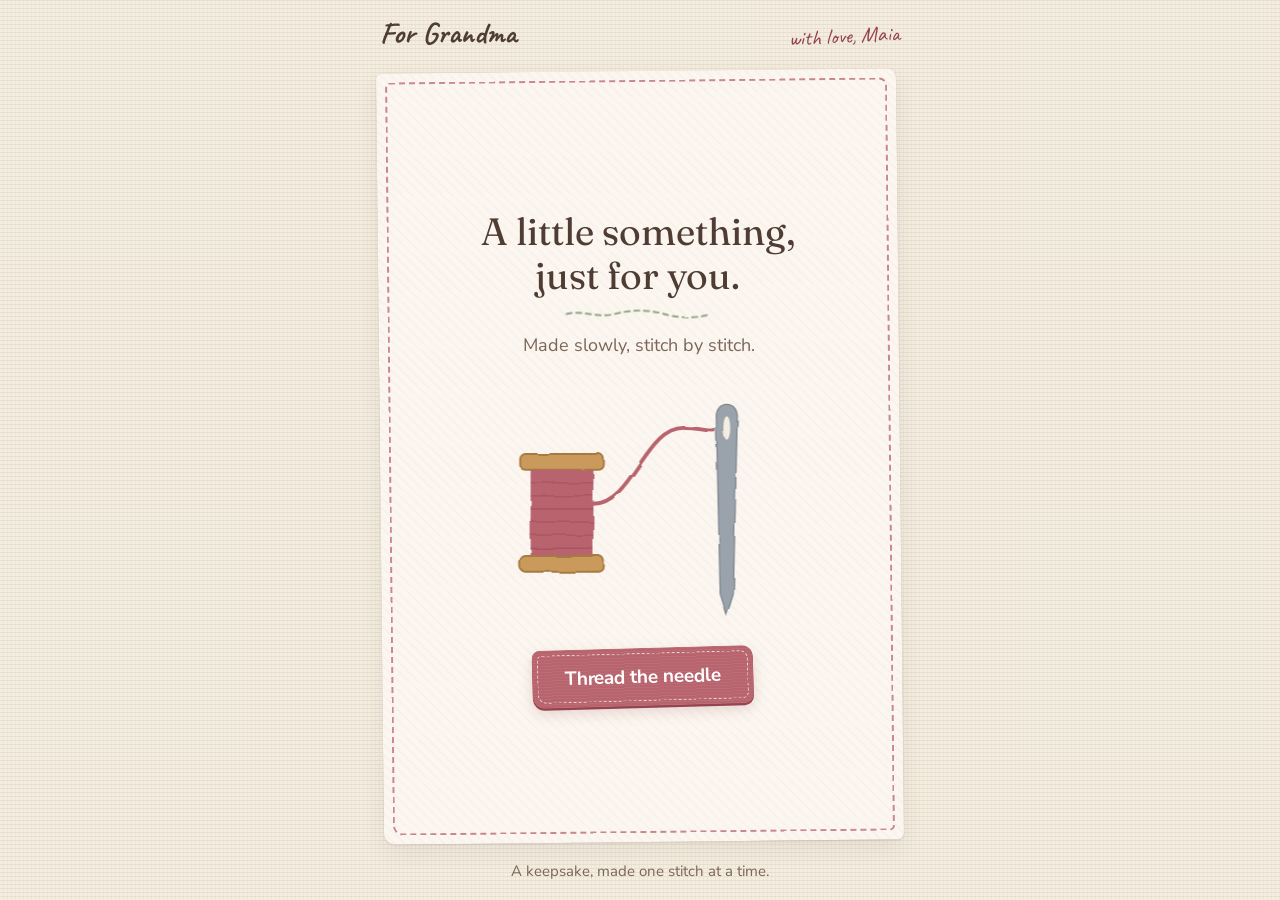
==== grandma/index.html @ 12ecece7 "style(grandma): give the card a handmade, stitched look" ====
<!DOCTYPE html>
<!--
  For Grandma, on her 80th.
  Made with love by Maia.
-->
<html lang="en">
<head>
  <meta charset="UTF-8">
  <meta name="viewport" content="width=device-width, initial-scale=1.0, viewport-fit=cover">
  <title>Happy 80th, Grandma</title>

  <!-- Link preview when texted -->
  <meta property="og:title" content="Happy 80th, Grandma">
  <meta property="og:description" content="A birthday card from Maia">
  <meta property="og:image" content="https://maiakbard.github.io/happy-80/grandma/preview.png">
  <meta property="og:type" content="website">

  <link rel="preconnect" href="https://fonts.googleapis.com">
  <link rel="preconnect" href="https://fonts.gstatic.com" crossorigin>
  <link href="https://fonts.googleapis.com/css2?family=Caveat:wght@500;700&family=Fraunces:ital,opsz,wght@0,9..144,400;0,9..144,600;1,9..144,400&family=Nunito+Sans:wght@400;600;700&display=swap" rel="stylesheet">
  <link rel="stylesheet" href="styles.css">
</head>
<body>
  <!-- A "hand-drawn" filter: it gently wobbles the edges of anything that uses it -->
  <svg class="defs" aria-hidden="true" focusable="false">
    <filter id="wobble" x="-5%" y="-5%" width="110%" height="110%">
      <feTurbulence type="fractalNoise" baseFrequency="0.035" numOctaves="2" seed="8" />
      <feDisplacementMap in="SourceGraphic" scale="3.5" />
    </filter>
  </svg>

  <main class="page">
    <header class="top">
      <p class="for">For Grandma</p>
      <p class="from">with love, Maia</p>
    </header>

    <!-- Thread the needle -->
    <section class="scene patch" id="scene-start">
      <h1>A little something, just for you.</h1>
      <svg class="stitch-line" viewBox="0 0 200 12" aria-hidden="true">
        <path d="M4 6c20-6 40 6 64 0s44-6 66 0 44 6 62 0" filter="url(#wobble)" />
      </svg>
      <p class="sub">Made slowly, stitch by stitch.</p>

      <button class="needle-art" id="needle-art" aria-label="Thread the needle">
        <svg viewBox="0 0 260 200" aria-hidden="true" filter="url(#wobble)">
          <!-- spool of thread -->
          <g class="spool">
            <rect x="38" y="62" width="64" height="12" rx="4" class="wood" />
            <rect x="46" y="74" width="48" height="66" class="thread-wrap" />
            <path d="M46 84h48M46 94h48M46 104h48M46 114h48M46 124h48M46 134h48" class="thread-lines" />
            <rect x="38" y="140" width="64" height="12" rx="4" class="wood" />
          </g>

          <!-- needle -->
          <g class="needle">
            <path d="M196 24c5 0 8 4 8 9l-3 136-5 16-5-16-3-136c0-5 3-9 8-9z" class="needle-body" />
            <ellipse cx="196" cy="42" rx="2.6" ry="9" class="needle-eye" />
          </g>

          <!-- thread from the spool, waiting just short of the eye -->
          <path id="thread-lead" class="thread" d="M94 100c30 0 40-60 70-58 10 0 14 2 22 2" />
          <!-- the part that goes through the eye (drawn when she taps) -->
          <path id="thread-through" class="thread thread-through" pathLength="100"
                d="M186 44c6 0 12-2 20-4 12-2 18 10 14 26-3 12-12 20-8 34" />
        </svg>
      </button>

      <button class="label-btn" id="thread-btn">Thread the needle</button>
    </section>

    <!-- The quilt (next chunk) -->
    <section class="scene patch" id="scene-quilt" hidden>
      <h1>Eighty years, one patch at a time.</h1>
      <p class="sub">The quilt comes next.</p>
    </section>

    <footer class="bottom">
      <p>A keepsake, made one stitch at a time.</p>
    </footer>
  </main>

  <script src="main.js"></script>
</body>
</html>
---- grandma/styles.css ----
/* Colors and fonts */
:root {
  --linen: #f4ede1;         /* page background, like linen fabric */
  --linen-line: #e8dfcf;    /* the weave */
  --card: #fbf7f0;
  --ink: #4f3d33;           /* main text, a warm brown */
  --ink-soft: #7a6658;
  --rose: #b8646e;          /* dusty rose thread */
  --rose-deep: #94434f;
  --sage: #8fa683;
  --wood: #c99a5b;
  --wood-dark: #a77a40;
  --steel: #9aa3ab;
  --display: "Fraunces", Georgia, "Times New Roman", serif;
  --hand: "Caveat", "Segoe Print", "Bradley Hand", cursive;
  --body: "Nunito Sans", "Helvetica Neue", Arial, sans-serif;
}

* { box-sizing: border-box; }

/* make the `hidden` attribute always win */
[hidden] { display: none !important; }

html, body { min-height: 100%; }

body {
  margin: 0;
  color: var(--ink);
  font-family: var(--body);
  font-size: 19px;
  line-height: 1.5;
  /* a soft linen weave, drawn with two sets of thin lines */
  background-color: var(--linen);
  background-image:
    repeating-linear-gradient(0deg, transparent 0 3px, var(--linen-line) 3px 4px),
    repeating-linear-gradient(90deg, transparent 0 3px, rgba(232, 223, 207, 0.6) 3px 4px);
  -webkit-tap-highlight-color: transparent;
}

/* Page layout */
.page {
  max-width: 560px;
  min-height: 100vh;
  min-height: 100dvh;
  margin: 0 auto;
  padding: max(18px, env(safe-area-inset-top)) 20px max(18px, env(safe-area-inset-bottom));
  display: flex;
  flex-direction: column;
  gap: 18px;
}

.top {
  display: flex;
  justify-content: space-between;
  align-items: baseline;
}

.top p { margin: 0; }

.for {
  font-family: var(--hand);
  font-size: 30px;
  font-weight: 700;
  line-height: 1;
}

.from {
  font-family: var(--hand);
  font-size: 22px;
  color: var(--rose-deep);
  transform: rotate(-3deg);
}

/* the hidden holder for the wobble filter */
.defs { position: absolute; width: 0; height: 0; }

.bottom {
  text-align: center;
  font-size: 15px;
  color: var(--ink-soft);
}

.bottom p { margin: 0; }

/* Scenes */
.scene {
  flex: 1;
  display: flex;
  flex-direction: column;
  align-items: center;
  justify-content: center;
  gap: 14px;
  text-align: center;
  animation: fade-in 0.6s ease-out both;
}

/* uses `translate` (not `transform`) so it doesn't undo the patch's tilt */
@keyframes fade-in {
  from { opacity: 0; translate: 0 8px; }
  to   { opacity: 1; translate: 0 0; }
}

.scene.leaving {
  animation: fade-out 0.45s ease-in both;
}

@keyframes fade-out {
  to { opacity: 0; translate: 0 -8px; }
}

h1 {
  margin: 0;
  font-family: var(--display);
  font-weight: 400;
  font-size: clamp(30px, 8vw, 38px);
  line-height: 1.15;
  text-wrap: balance;
}

.sub {
  margin: 0;
  color: var(--ink-soft);
  font-size: 18px;
}

/* A fabric patch, sewn on with a running stitch */
.patch {
  position: relative;
  padding: 34px 22px 30px;
  background-color: var(--card);
  /* a very faint woven texture on the patch */
  background-image:
    repeating-linear-gradient(45deg, rgba(184, 100, 110, 0.035) 0 2px, transparent 2px 7px);
  border-radius: 6px 10px 7px 12px;     /* uneven corners, like cut fabric */
  box-shadow: 0 1px 2px rgba(79, 61, 51, 0.12), 0 8px 22px rgba(79, 61, 51, 0.08);
  transform: rotate(-0.6deg);
}

/* the stitches around the edge */
.patch::before {
  content: "";
  position: absolute;
  inset: 9px;
  border: 2px dashed var(--rose);
  border-radius: 4px 8px 5px 10px;
  opacity: 0.75;
  pointer-events: none;
}

.patch > * { transform: rotate(0.6deg); }   /* keep the contents level */

/* a wavy line of stitches under the heading */
.stitch-line {
  width: 150px;
  height: 12px;
  margin: -4px 0 -2px;
}

.stitch-line path {
  fill: none;
  stroke: var(--sage);
  stroke-width: 2.5;
  stroke-dasharray: 7 6;
  stroke-linecap: round;
}

/* Buttons: a fabric label with stitches around it */
.label-btn {
  position: relative;
  min-height: 58px;
  padding: 0 32px;
  font: inherit;
  font-size: 19px;
  font-weight: 700;
  color: #fff;
  background-color: var(--rose);
  background-image:
    repeating-linear-gradient(0deg, rgba(255, 255, 255, 0.05) 0 1px, transparent 1px 3px);
  border: 0;
  border-radius: 8px 11px 9px 12px;
  box-shadow: 0 2px 0 var(--rose-deep), 0 6px 14px rgba(148, 67, 79, 0.18);
  transform: rotate(-1deg);
  cursor: pointer;
}

.label-btn::before {
  content: "";
  position: absolute;
  inset: 5px;
  border: 1.5px dashed rgba(255, 255, 255, 0.75);
  border-radius: 5px 8px 6px 9px;
  pointer-events: none;
}

.label-btn:active {
  transform: rotate(-1deg) translateY(2px);
  box-shadow: 0 0 0 var(--rose-deep), 0 3px 8px rgba(148, 67, 79, 0.18);
}

.label-btn:focus-visible,
.needle-art:focus-visible {
  outline: 3px solid var(--sage);
  outline-offset: 4px;
}

/* Needle and spool */
.needle-art {
  width: min(100%, 340px);
  padding: 0;
  background: none;
  border: 0;
  cursor: pointer;
}

.needle-art svg {
  display: block;
  width: 100%;
  height: auto;
  overflow: visible;
}

.wood { fill: var(--wood); stroke: var(--wood-dark); stroke-width: 1.5; }
.thread-wrap { fill: var(--rose); }
.thread-lines { stroke: var(--rose-deep); stroke-width: 1; opacity: 0.45; }
.needle-body { fill: var(--steel); stroke: #7d868e; stroke-width: 1; }
.needle-eye { fill: var(--linen); }

.thread {
  fill: none;
  stroke: var(--rose);
  stroke-width: 3;
  stroke-linecap: round;
}

/* the thread tip sways a little, so her eye goes to it */
#thread-lead {
  transform-origin: 94px 100px;
  animation: sway 2.2s ease-in-out infinite;
}

@keyframes sway {
  0%, 100% { transform: rotate(0deg); }
  50%      { transform: rotate(-2.5deg); }
}

/* the part through the eye starts hidden, then draws itself in */
.thread-through {
  stroke-dasharray: 100;
  stroke-dashoffset: 100;
  opacity: 0;               /* fully hidden, so its rounded tip doesn't show as a dot */
}

.threaded #thread-lead { animation: none; }

.threaded .thread-through {
  opacity: 1;
  animation: draw-thread 1.1s ease-out forwards;
}

@keyframes draw-thread {
  to { stroke-dashoffset: 0; }
}

/* a happy little bob once it's threaded */
.threaded .needle {
  transform-box: fill-box;
  transform-origin: center;
  animation: bob 0.5s ease-in-out 1.1s 2;
}

@keyframes bob {
  50% { transform: translateY(-6px); }
}

/* Less motion if the phone asks for it */
@media (prefers-reduced-motion: reduce) {
  *, *::before, *::after {
    animation-duration: 0.01ms !important;
    animation-delay: 0ms !important;
    animation-iteration-count: 1 !important;
  }
}
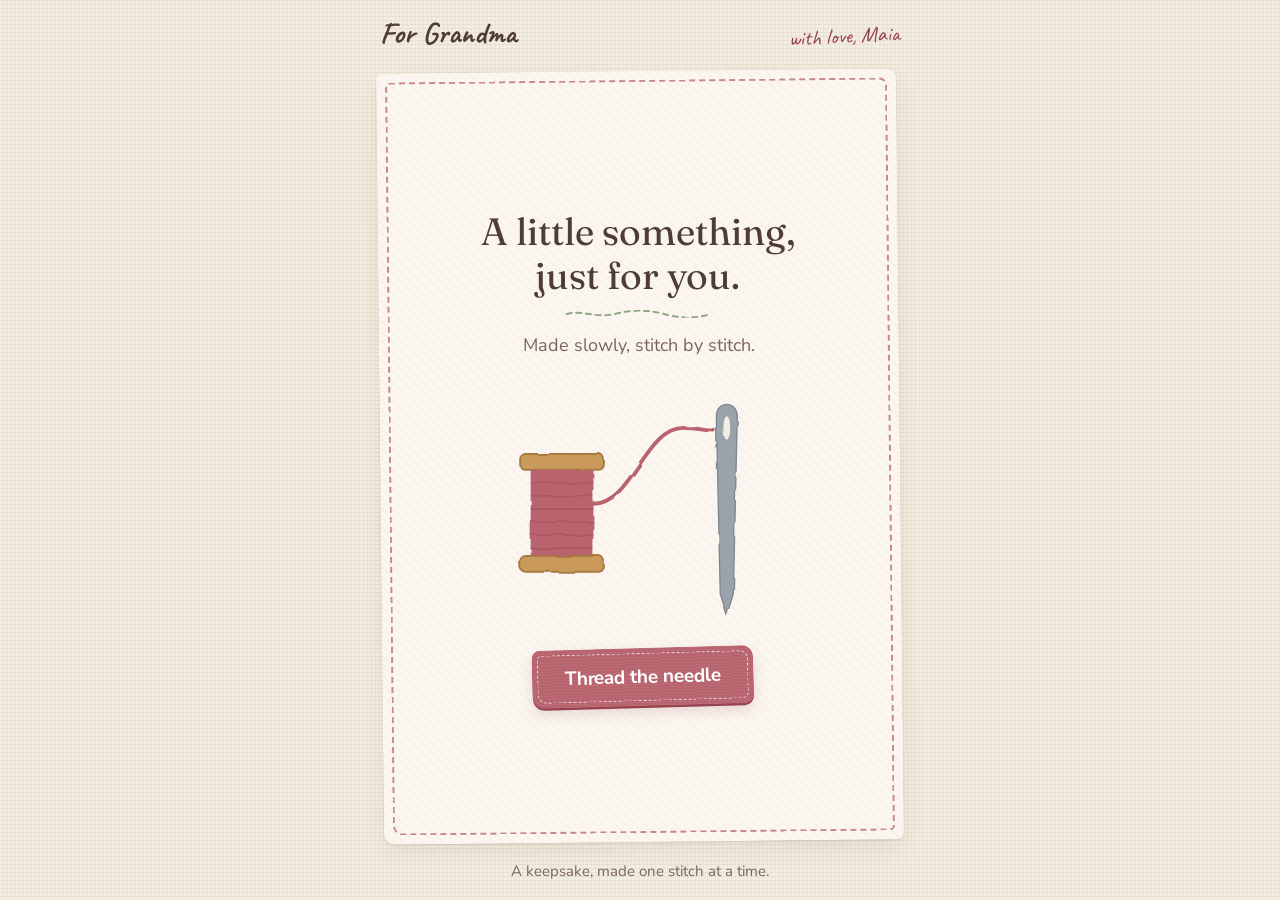
==== commit f230cf3e: "feat(grandma): smoother transitions and celebration effects" ====
--- a/grandma/index.html
+++ b/grandma/index.html
@@ -18,7 +18,8 @@
   <link rel="preconnect" href="https://fonts.googleapis.com">
   <link rel="preconnect" href="https://fonts.gstatic.com" crossorigin>
   <link href="https://fonts.googleapis.com/css2?family=Caveat:wght@500;700&family=Fraunces:ital,opsz,wght@0,9..144,400;0,9..144,600;1,9..144,400&family=Nunito+Sans:wght@400;600;700&display=swap" rel="stylesheet">
-  <link rel="stylesheet" href="styles.css">
+  <!-- the ?v= number forces browsers to load the newest file. Bump it after every change. -->
+  <link rel="stylesheet" href="styles.css?v=5">
 </head>
 <body>
   <!-- A "hand-drawn" filter: it gently wobbles the edges of anything that uses it -->
@@ -27,6 +28,10 @@
       <feTurbulence type="fractalNoise" baseFrequency="0.035" numOctaves="2" seed="8" />
       <feDisplacementMap in="SourceGraphic" scale="3.5" />
     </filter>
+    <!-- a heart we can reuse anywhere with <use href="#heart"> -->
+    <symbol id="heart" viewBox="0 0 24 22">
+      <path d="M12 21.5C5 16 1 12.2 1 7.4 1 3.8 3.8 1 7.2 1c2 0 3.8 1 4.8 2.6C13 2 14.8 1 16.8 1 20.2 1 23 3.8 23 7.4c0 4.8-4 8.6-11 14.1z" />
+    </symbol>
   </svg>
 
   <main class="page">
@@ -39,7 +44,7 @@
     <section class="scene patch" id="scene-start">
       <h1>A little something, just for you.</h1>
       <svg class="stitch-line" viewBox="0 0 200 12" aria-hidden="true">
-        <path d="M4 6c20-6 40 6 64 0s44-6 66 0 44 6 62 0" filter="url(#wobble)" />
+        <path d="M4 6c20-6 40 6 64 0s44-6 66 0 44 6 62 0" fill="none" stroke="#8fa683" filter="url(#wobble)" />
       </svg>
       <p class="sub">Made slowly, stitch by stitch.</p>
 
@@ -70,10 +75,83 @@
       <button class="label-btn" id="thread-btn">Thread the needle</button>
     </section>
 
-    <!-- The quilt (next chunk) -->
+    <!-- The quilt: 8 squares, one for each decade -->
     <section class="scene patch" id="scene-quilt" hidden>
-      <h1>Eighty years, one patch at a time.</h1>
-      <p class="sub">The quilt comes next.</p>
+      <h1 id="quilt-title">Eighty years, one square at a time.</h1>
+      <svg class="stitch-line" viewBox="0 0 200 12" aria-hidden="true">
+        <path d="M4 6c20-6 40 6 64 0s44-6 66 0 44 6 62 0" fill="none" stroke="#8fa683" filter="url(#wobble)" />
+      </svg>
+      <p class="sub" id="quilt-sub">Each square is ten years. Tap one to sew it in.</p>
+
+      <div class="quilt" id="quilt" role="group" aria-label="Quilt with nine squares"></div>
+
+      <p class="counter" id="quilt-counter" aria-live="polite">years quilted: 0 / 80</p>
+      <p class="hint" id="quilt-hint" hidden>Tap a plain square to sew it in.</p>
+      <button class="label-btn" id="to-card-btn" hidden>Deal me a card</button>
+    </section>
+
+    <!-- The card: a Queen of Hearts dealt from the deck, with Maia's message -->
+    <section class="scene patch" id="scene-card" hidden>
+      <h1 id="card-title">One more thing for card night.</h1>
+      <p class="sub" id="card-sub">Tap the deck to deal your card.</p>
+
+      <div class="table">
+        <!-- the deck underneath (just card backs) -->
+        <div class="deck" aria-hidden="true">
+          <div class="card-back deck-card"></div>
+          <div class="card-back deck-card"></div>
+        </div>
+
+        <!-- the top card: tap it to deal and flip it over -->
+        <button class="play-card" id="play-card" aria-label="Deal the top card">
+          <span class="card-inner">
+            <span class="card-back card-face-back"></span>
+            <span class="card-front" id="card-front">
+              <span class="corner corner-top"><b>80</b><svg viewBox="0 0 24 22"><use href="#heart" /></svg></span>
+              <span class="card-middle">
+                <svg class="crown" viewBox="0 0 60 30" aria-hidden="true" filter="url(#wobble)">
+                  <path d="M4 27 8 6l12 12L30 2l10 16L52 6l4 21z" />
+                </svg>
+                <span class="card-hello">Happy 80th, Grandma</span>
+                <span class="card-message" id="card-message"></span>
+                <span class="card-sign" id="card-sign"></span>
+              </span>
+              <span class="corner corner-bottom"><b>80</b><svg viewBox="0 0 24 22"><use href="#heart" /></svg></span>
+            </span>
+          </span>
+        </button>
+      </div>
+
+      <p class="hint" id="card-hint" hidden>Tap the deck to deal.</p>
+      <button class="label-btn" id="to-wish-btn" hidden>Make a wish</button>
+    </section>
+
+    <!-- The wish: written on a card, then shuffled into the deck. Never saved anywhere. -->
+    <section class="scene patch" id="scene-wish" hidden>
+      <h1 id="wish-title">Now, make a wish.</h1>
+      <p class="sub" id="wish-sub">Write it on a card. It gets shuffled into the deck, and no one will ever see it.</p>
+
+      <div class="table">
+        <div class="deck" id="wish-deck" aria-hidden="true">
+          <div class="card-back deck-card"></div>
+          <div class="card-back deck-card"></div>
+          <div class="card-back deck-card"></div>
+        </div>
+
+        <form class="wish-card" id="wish-card">
+          <span class="card-inner">
+            <span class="card-front wish-front">
+              <label for="wish-text" class="wish-label">My wish:</label>
+              <textarea id="wish-text" maxlength="140" rows="4" placeholder="Write it here..."></textarea>
+            </span>
+            <span class="card-back card-face-back"></span>
+          </span>
+        </form>
+      </div>
+
+      <p class="wish-error" id="wish-error" aria-live="polite"></p>
+      <button class="label-btn" id="shuffle-btn" type="submit" form="wish-card">Shuffle it in</button>
+      <button class="again-btn" id="again-btn" hidden>See it all again</button>
     </section>
 
     <footer class="bottom">
@@ -81,6 +159,7 @@
     </footer>
   </main>
 
-  <script src="main.js"></script>
+  <script src="effects.js?v=5"></script>
+  <script src="main.js?v=5"></script>
 </body>
 </html>
--- a/grandma/styles.css
+++ b/grandma/styles.css
@@ -71,6 +71,16 @@
   transform: rotate(-3deg);
 }
 
+/* the see-through layer the scraps and hearts are drawn on */
+.fx-canvas {
+  position: fixed;
+  inset: 0;
+  width: 100%;
+  height: 100%;
+  pointer-events: none;     /* taps go right through it */
+  z-index: 50;
+}
+
 /* the hidden holder for the wobble filter */
 .defs { position: absolute; width: 0; height: 0; }
 
@@ -100,6 +110,22 @@
   to   { opacity: 1; translate: 0 0; }
 }
 
+/* With View Transitions, the browser animates between scenes, so skip our own fade */
+.smooth-scenes .scene { animation: none; }
+.scene:not([hidden]) { view-transition-name: patch; }   /* the patch morphs from one size to the next */
+
+::view-transition-group(patch) {
+  animation-duration: 0.7s;
+  animation-timing-function: cubic-bezier(0.3, 0.9, 0.3, 1);
+}
+::view-transition-old(patch) { animation: 0.3s ease-in both vt-out; }
+::view-transition-new(patch) { animation: 0.5s ease-out 0.2s both vt-in; }
+::view-transition-old(root),
+::view-transition-new(root) { animation-duration: 0.4s; }
+
+@keyframes vt-out { to { opacity: 0; } }
+@keyframes vt-in  { from { opacity: 0; } }
+
 .scene.leaving {
   animation: fade-out 0.45s ease-in both;
 }
@@ -121,6 +147,7 @@
   margin: 0;
   color: var(--ink-soft);
   font-size: 18px;
+  text-wrap: balance;       /* no lonely last word on its own line */
 }
 
 /* A fabric patch, sewn on with a running stitch */
@@ -181,6 +208,12 @@
   box-shadow: 0 2px 0 var(--rose-deep), 0 6px 14px rgba(148, 67, 79, 0.18);
   transform: rotate(-1deg);
   cursor: pointer;
+  animation: rise-in 0.55s cubic-bezier(0.3, 1.4, 0.5, 1) both;   /* eases in whenever it appears */
+}
+
+@keyframes rise-in {
+  from { opacity: 0; translate: 0 12px; scale: 0.92; }
+  to   { opacity: 1; translate: 0 0;    scale: 1; }
 }
 
 .label-btn::before {
@@ -272,6 +305,525 @@
   50% { transform: translateY(-6px); }
 }
 
+/* The quilt */
+.quilt {
+  --size: min(100%, 330px, 46dvh);
+  width: var(--size);
+  aspect-ratio: 1;
+  max-width: 100%;
+  display: grid;
+  grid-template-columns: repeat(3, 1fr);
+  grid-template-rows: repeat(3, 1fr);   /* every row the same height, so squares stay square */
+  gap: 5px;
+  padding: 7px;
+  background: var(--wood);           /* the quilt's binding around the edge */
+  border-radius: 6px 9px 7px 10px;
+  box-shadow: 0 3px 10px rgba(79, 61, 51, 0.18);
+  rotate: 0.8deg;                    /* slightly uneven, like real sewing */
+}
+
+/* a plain square, waiting to be sewn in */
+.square {
+  position: relative;
+  padding: 0;
+  border: 2px dashed rgba(122, 102, 88, 0.45);
+  border-radius: 3px;
+  background-color: var(--card);
+  cursor: pointer;
+  transition: transform 0.15s;
+}
+
+.square:active { transform: scale(0.96); }
+
+.square:focus-visible {
+  outline: 3px solid var(--rose-deep);
+  outline-offset: 2px;
+}
+
+/* the next square to sew gives a little wiggle, so her eye goes to it */
+.square.nudge {
+  animation: wiggle 2.4s ease-in-out infinite;
+}
+
+@keyframes wiggle {
+  0%, 70%, 100% { rotate: 0deg; }
+  76% { rotate: -3deg; }
+  82% { rotate: 3deg; }
+  88% { rotate: -2deg; }
+  94% { rotate: 1deg; }
+}
+
+/* a sewn square: fabric drops in, then the stitches appear */
+/* sewing a square: the fabric unrolls from the top, with a soft settle at the end */
+.square.sewn {
+  border: 0;
+  cursor: default;
+  animation: unroll 0.55s cubic-bezier(0.25, 0.8, 0.3, 1) both;
+}
+
+@keyframes unroll {
+  0%   { clip-path: inset(0 0 100% 0); scale: 1.08; }
+  70%  { clip-path: inset(0 0 0 0);    scale: 0.97; }
+  100% { clip-path: inset(0 0 0 0);    scale: 1; }
+}
+
+/* then the stitches run all the way around the edge, like a needle going around it */
+@property --sweep {
+  syntax: "<angle>";
+  inherits: false;
+  initial-value: 360deg;
+}
+
+.square.sewn::after {
+  content: "";
+  position: absolute;
+  inset: 5px;
+  border: 1.5px dashed rgba(255, 252, 245, 0.95);
+  border-radius: 2px;
+  -webkit-mask: conic-gradient(#000 var(--sweep), transparent 0);
+  mask: conic-gradient(#000 var(--sweep), transparent 0);
+  animation: stitch-around 0.7s linear 0.45s both;
+}
+
+@keyframes stitch-around {
+  from { --sweep: 0deg; }
+  to   { --sweep: 360deg; }
+}
+
+/* the middle square waits until the very end */
+.square.center {
+  cursor: default;
+  border-style: dotted;
+  display: grid;
+  place-items: center;
+  font-family: var(--hand);
+  font-size: 30px;
+  line-height: 1;
+  color: rgba(122, 102, 88, 0.45);
+}
+
+/* the finished middle square: cream fabric with a little cake */
+.square.center.sewn {
+  background: var(--card);
+  color: var(--rose);
+}
+
+.square.center svg {
+  width: 72%;
+  height: auto;
+  overflow: visible;
+}
+
+.square.center.sewn svg {
+  animation: cake-drop 0.8s cubic-bezier(0.3, 1.5, 0.5, 1) 0.2s both;
+}
+
+@keyframes cake-drop {
+  from { opacity: 0; translate: 0 -70px; scale: 0.6; }
+  60%  { opacity: 1; }
+  to   { opacity: 1; translate: 0 0; scale: 1; }
+}
+
+.cake-plate { fill: var(--wood); }
+.cake-body { fill: #f3dcdc; stroke: var(--rose); stroke-width: 1.5; }
+.cake-frosting { fill: var(--rose); }
+.cake-candle { fill: var(--sage); }
+.cake-flame {
+  fill: #e0a43a;
+  transform-box: fill-box;
+  transform-origin: 50% 100%;
+  animation: flicker 0.9s ease-in-out infinite alternate;
+}
+
+@keyframes flicker {
+  from { transform: scale(1, 1) rotate(-4deg); }
+  to   { transform: scale(0.9, 1.12) rotate(4deg); }
+}
+
+/* Eight fabrics, all drawn with CSS gradients */
+.fabric-1 { /* rose gingham */
+  background-color: #f3dcdc;
+  background-image:
+    linear-gradient(90deg, rgba(184, 100, 110, 0.45) 50%, transparent 50%),
+    linear-gradient(rgba(184, 100, 110, 0.45) 50%, transparent 50%);
+  background-size: 14px 14px;
+}
+.fabric-2 { /* sage polka dot */
+  background-color: var(--sage);
+  background-image: radial-gradient(#f6f1e6 22%, transparent 24%);
+  background-size: 14px 14px;
+}
+.fabric-3 { /* honey stripes */
+  background-color: #e9c98f;
+  background-image: repeating-linear-gradient(90deg, transparent 0 7px, rgba(167, 122, 64, 0.55) 7px 10px);
+}
+.fabric-4 { /* tiny florals on cream */
+  background-color: #f7efe2;
+  background-image:
+    radial-gradient(circle at 30% 30%, var(--rose) 2.5px, transparent 3px),
+    radial-gradient(circle at 70% 70%, var(--sage) 2.5px, transparent 3px),
+    radial-gradient(circle at 70% 25%, #e0b04f 1.5px, transparent 2px);
+  background-size: 18px 18px;
+}
+.fabric-5 { /* dusty rose diamonds */
+  background-color: var(--rose);
+  background-image:
+    linear-gradient(45deg, rgba(255, 255, 255, 0.18) 25%, transparent 25%, transparent 75%, rgba(255, 255, 255, 0.18) 75%),
+    linear-gradient(-45deg, rgba(255, 255, 255, 0.18) 25%, transparent 25%, transparent 75%, rgba(255, 255, 255, 0.18) 75%);
+  background-size: 16px 16px;
+}
+.fabric-6 { /* sage check */
+  background-color: #dfe7d8;
+  background-image:
+    repeating-linear-gradient(0deg, transparent 0 9px, rgba(143, 166, 131, 0.6) 9px 12px),
+    repeating-linear-gradient(90deg, transparent 0 9px, rgba(143, 166, 131, 0.6) 9px 12px);
+}
+.fabric-7 { /* mustard dots */
+  background-color: #d9a54a;
+  background-image: radial-gradient(rgba(255, 248, 235, 0.85) 18%, transparent 20%);
+  background-size: 11px 11px;
+}
+.fabric-8 { /* brown pinstripe */
+  background-color: #8a6a55;
+  background-image: repeating-linear-gradient(45deg, transparent 0 8px, rgba(244, 237, 225, 0.35) 8px 9.5px);
+}
+
+.counter {
+  margin: 4px 0 0;
+  font-size: 20px;
+  font-weight: 700;
+  font-variant-numeric: tabular-nums;   /* numbers don't wiggle while counting */
+}
+
+.hint {
+  margin: 0;
+  font-size: 18px;
+  font-weight: 700;
+  color: var(--rose-deep);
+  animation: fade-in 0.5s ease-out both;
+}
+
+/* The card table */
+.table {
+  position: relative;
+  isolation: isolate;               /* so a card tucked "under" the deck stays on the table */
+  width: min(78vw, 270px, 44dvh * 5 / 7);
+  aspect-ratio: 5 / 7;
+  margin: 6px 0 4px;
+}
+
+/* every card shares this shape */
+.card-back,
+.card-front {
+  position: absolute;
+  inset: 0;
+  border-radius: 12px;
+  box-shadow: 0 2px 6px rgba(79, 61, 51, 0.2);
+}
+
+/* the back of a card: rose with a stitched lattice, like a quilt */
+.card-back {
+  background-color: var(--rose);
+  background-image:
+    repeating-linear-gradient(45deg, rgba(255, 255, 255, 0.16) 0 2px, transparent 2px 14px),
+    repeating-linear-gradient(-45deg, rgba(255, 255, 255, 0.16) 0 2px, transparent 2px 14px);
+  border: 6px solid var(--card);
+}
+
+.card-back::after {
+  content: "";
+  position: absolute;
+  inset: 6px;
+  border: 1.5px dashed rgba(255, 255, 255, 0.7);
+  border-radius: 6px;
+}
+
+/* the deck peeks out from under the top card */
+.deck-card:nth-child(1) { rotate: -5deg; translate: -6px 6px; }
+.deck-card:nth-child(2) { rotate: 3deg;  translate: 5px 3px; }
+
+/* the top card */
+.play-card {
+  position: absolute;
+  inset: 0;
+  padding: 0;
+  font: inherit;
+  color: inherit;
+  background: none;
+  border: 0;
+  cursor: pointer;
+  perspective: 1000px;              /* gives the flip real depth */
+  transition: translate 0.5s ease-out, scale 0.5s ease-out;
+}
+
+.play-card:focus-visible {
+  outline: 3px solid var(--sage);
+  outline-offset: 6px;
+  border-radius: 12px;
+}
+
+/* before dealing, the deck gives a little nudge */
+.play-card.nudge { animation: wiggle 2.4s ease-in-out infinite; }
+
+.card-inner {
+  position: absolute;
+  inset: 0;
+  transform-style: preserve-3d;
+  transition: transform 0.9s cubic-bezier(0.3, 0.9, 0.3, 1);
+}
+
+/* dealt: the card swings up off the deck, then flips face up */
+.play-card.dealt {
+  cursor: default;
+  translate: 0 -10px;
+  scale: 1.04;
+  animation: deal 1s cubic-bezier(0.3, 0.9, 0.3, 1) both;
+}
+
+@keyframes deal {
+  0%   { translate: 0 0;      rotate: 0deg;  scale: 1; }
+  40%  { translate: 0 -48px;  rotate: -7deg; scale: 1.1; }
+  100% { translate: 0 -10px;  rotate: 0deg;  scale: 1.04; }
+}
+
+.play-card.dealt .card-inner {
+  transform: rotateY(180deg);
+  transition-delay: 0.2s;
+}
+
+/* a gold shine sweeps across the face once it's flipped */
+.card-front::after {
+  content: "";
+  position: absolute;
+  inset: 0;
+  border-radius: 12px;
+  background: linear-gradient(115deg, transparent 32%, rgba(255, 228, 170, 0.7) 45%, rgba(255, 255, 255, 0.9) 50%, rgba(255, 228, 170, 0.7) 55%, transparent 68%);
+  background-size: 260% 100%;
+  background-position: 150% 0;
+  opacity: 0;
+  pointer-events: none;
+}
+
+.play-card.shimmer .card-front::after { animation: shimmer 1.3s ease-in-out 0.1s both; }
+
+@keyframes shimmer {
+  from { opacity: 1; background-position: 150% 0; }
+  to   { opacity: 1; background-position: -60% 0; }
+}
+
+.play-card.shimmer .crown { animation: crown-pop 0.6s cubic-bezier(0.3, 1.6, 0.5, 1) 0.35s both; }
+
+@keyframes crown-pop {
+  from { scale: 0.4; rotate: -12deg; }
+  to   { scale: 1;   rotate: 0deg; }
+}
+
+/* safety net: once the flip is done, fully hide the back, in case a browser
+   (looking at you, Safari) gets confused about which side is facing up */
+.play-card.flipped .card-face-back { visibility: hidden; }
+
+/* the two sides of the top card; only the side facing her shows */
+.card-face-back,
+.card-front {
+  -webkit-backface-visibility: hidden;
+  backface-visibility: hidden;
+}
+
+.card-front {
+  transform: rotateY(180deg);
+  display: flex;
+  flex-direction: column;
+  padding: 12px;
+  background: #fffdf8;
+  border: 1px solid #e6dccb;
+  color: var(--rose-deep);
+}
+
+/* the "80 + heart" in the corners, where a Q would be */
+.corner {
+  display: flex;
+  flex-direction: column;
+  align-items: center;
+  width: max-content;
+  line-height: 1;
+  font-family: var(--display);
+}
+
+.corner b { font-size: 20px; font-weight: 600; }
+.corner svg { width: 14px; height: 13px; margin-top: 3px; fill: var(--rose-deep); }
+/* real cards turn this corner upside down, but an upside-down 80 reads as "08",
+   so it stays upright with the heart on top instead */
+.corner-bottom { align-self: flex-end; flex-direction: column-reverse; }
+.corner-bottom svg { margin: 0 0 3px; }
+
+.card-middle {
+  flex: 1;
+  display: flex;
+  flex-direction: column;
+  align-items: center;
+  justify-content: center;
+  gap: 6px;
+  padding: 0 4px;
+  text-align: center;
+}
+
+.crown { width: 54px; height: auto; }
+.crown path { fill: #e0b04f; stroke: #a77a40; stroke-width: 1.5; stroke-linejoin: round; }
+
+.card-hello {
+  font-family: var(--hand);
+  font-size: 30px;
+  font-weight: 700;
+  line-height: 1;
+}
+
+.card-message {
+  font-family: var(--display);
+  font-size: 17px;
+  line-height: 1.35;
+  color: var(--ink);
+  text-wrap: balance;
+}
+
+.card-sign {
+  font-family: var(--hand);
+  font-size: 24px;
+  color: var(--rose-deep);
+}
+
+/* The wish card */
+.wish-card {
+  position: absolute;
+  inset: 0;
+  margin: 0;
+  perspective: 1000px;
+}
+
+/* here the front starts face up, and the back is underneath */
+.wish-card .wish-front { transform: none; }
+.wish-card .card-face-back { transform: rotateY(180deg); }
+
+.wish-front {
+  justify-content: flex-start;
+  gap: 8px;
+  padding: 18px 16px;
+  border: 1.5px dashed rgba(184, 100, 110, 0.5);
+}
+
+.wish-label {
+  font-family: var(--hand);
+  font-size: 28px;
+  font-weight: 700;
+  color: var(--rose-deep);
+  text-align: left;
+}
+
+#wish-text {
+  flex: 1;
+  width: 100%;
+  resize: none;
+  padding: 4px 2px;
+  font-family: var(--hand);
+  font-size: 26px;              /* big, and over 16px so iPhones don't zoom in */
+  line-height: 32px;
+  color: var(--ink);
+  background:
+    repeating-linear-gradient(transparent 0 31px, rgba(143, 166, 131, 0.55) 31px 32px);   /* lined paper */
+  border: 0;
+  outline: none;
+}
+
+#wish-text::placeholder { color: rgba(122, 102, 88, 0.55); }
+
+.wish-card:focus-within .wish-front {
+  border-color: var(--rose);
+  box-shadow: 0 0 0 3px rgba(143, 166, 131, 0.35), 0 2px 6px rgba(79, 61, 51, 0.2);
+}
+
+.wish-error {
+  min-height: 1.3em;
+  margin: 0;
+  font-weight: 700;
+  color: var(--rose-deep);
+}
+
+/* step 1: the card turns face down */
+.wish-card.face-down .card-inner { transform: rotateY(180deg); }
+.wish-card.face-down .wish-front { visibility: hidden; transition: visibility 0s 0.45s; }
+
+/* step 2: it slides out, then tucks back in under the deck */
+.wish-card.tucking { animation: tuck 0.9s ease-in-out forwards; }
+
+@keyframes tuck {
+  0%   { translate: 0 0;      rotate: 0deg;   z-index: 2; }
+  45%  { translate: -70% 4%;  rotate: -12deg; z-index: 2; }
+  55%  { translate: -70% 4%;  rotate: -12deg; z-index: -1; }
+  100% { translate: -4px 2px; rotate: -2deg;  z-index: -1; }
+}
+
+/* step 3: the deck fans out, swaps around, and squares back up */
+.deck.shuffling .deck-card:nth-child(1) { animation: fan-1 1.2s ease-in-out both; }
+.deck.shuffling .deck-card:nth-child(2) { animation: fan-2 1.2s ease-in-out both; }
+.deck.shuffling .deck-card:nth-child(3) { animation: fan-3 1.2s ease-in-out both; }
+.deck.shuffling { animation: square-up 1.3s ease-in-out both; }
+
+@keyframes fan-1 {
+  30%  { translate: -46% 2%;  rotate: -16deg; }
+  60%  { translate: 34% 0;    rotate: 11deg; }
+  100% { translate: -6px 6px; rotate: -5deg; }
+}
+@keyframes fan-2 {
+  30%  { translate: 44% 2%;   rotate: 15deg; }
+  60%  { translate: -32% 0;   rotate: -10deg; }
+  100% { translate: 5px 3px;  rotate: 3deg; }
+}
+@keyframes fan-3 {
+  30%  { translate: 0 -8%;    rotate: 2deg; }
+  60%  { translate: 6% -4%;   rotate: -3deg; }
+  100% { translate: 2px -2px; rotate: -1deg; }
+}
+@keyframes square-up {
+  85%  { scale: 1; }
+  92%  { scale: 0.96; }
+  100% { scale: 1; }
+}
+
+.deck-card:nth-child(3) { rotate: -1deg; translate: 2px -2px; }
+
+/* the soft "start over" link at the very end */
+.again-btn {
+  animation: rise-in 0.55s cubic-bezier(0.3, 1.4, 0.5, 1) both;
+  min-height: 48px;
+  padding: 0 18px;
+  font: inherit;
+  font-size: 17px;
+  font-weight: 700;
+  color: var(--rose-deep);
+  background: none;
+  border: 1.5px dashed var(--rose);
+  border-radius: 10px;
+  cursor: pointer;
+}
+
+.again-btn:focus-visible {
+  outline: 3px solid var(--sage);
+  outline-offset: 3px;
+}
+
+/* Shorter phones (like an iPhone SE): tighten everything so it fits */
+@media (max-height: 720px) {
+  .page { gap: 10px; }
+  .patch { padding: 24px 16px 20px; }
+  .scene { gap: 9px; }
+  h1 { font-size: 27px; }
+  .sub { font-size: 16px; }
+  .quilt { --size: min(100%, 330px, 41dvh); }
+  .counter { font-size: 18px; }
+  .card-message { font-size: 15.5px; }
+  .table { width: min(78vw, 270px, 37dvh * 5 / 7); }
+  .card-hello { font-size: 26px; }
+}
+
 /* Less motion if the phone asks for it */
 @media (prefers-reduced-motion: reduce) {
   *, *::before, *::after {
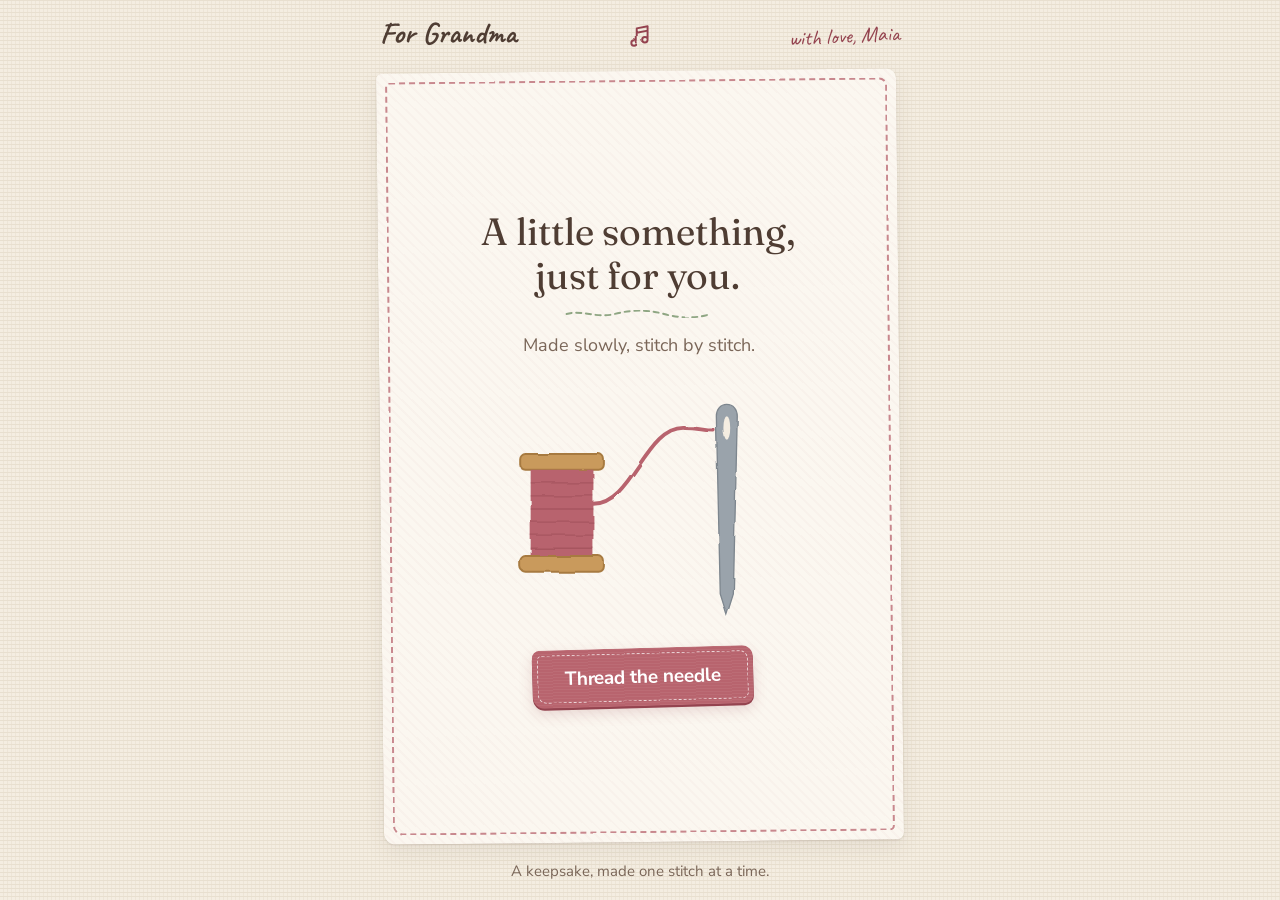
==== commit 265fcd01: "feat(grandma): add music box and sewing sound effects" ====
--- a/grandma/index.html
+++ b/grandma/index.html
@@ -19,7 +19,7 @@
   <link rel="preconnect" href="https://fonts.gstatic.com" crossorigin>
   <link href="https://fonts.googleapis.com/css2?family=Caveat:wght@500;700&family=Fraunces:ital,opsz,wght@0,9..144,400;0,9..144,600;1,9..144,400&family=Nunito+Sans:wght@400;600;700&display=swap" rel="stylesheet">
   <!-- the ?v= number forces browsers to load the newest file. Bump it after every change. -->
-  <link rel="stylesheet" href="styles.css?v=5">
+  <link rel="stylesheet" href="styles.css?v=7">
 </head>
 <body>
   <!-- A "hand-drawn" filter: it gently wobbles the edges of anything that uses it -->
@@ -37,6 +37,13 @@
   <main class="page">
     <header class="top">
       <p class="for">For Grandma</p>
+      <!-- turns the music box and sounds on or off -->
+      <button class="sound-btn" id="sound-btn" aria-pressed="true" aria-label="Music and sounds are on. Tap to turn them off.">
+        <svg viewBox="0 0 24 24" aria-hidden="true" filter="url(#wobble)">
+          <path class="note" d="M9 18.5a2.5 2.5 0 1 1-2.5-2.5c.9 0 1.7.4 2.5 1V5l10-2v12.5a2.5 2.5 0 1 1-2.5-2.5c.9 0 1.7.4 2.5 1V7l-10 2" />
+          <path class="slash" d="M4 4l16 16" />
+        </svg>
+      </button>
       <p class="from">with love, Maia</p>
     </header>
 
@@ -77,23 +84,28 @@
 
     <!-- The quilt: 8 squares, one for each decade -->
     <section class="scene patch" id="scene-quilt" hidden>
-      <h1 id="quilt-title">Eighty years, one square at a time.</h1>
+      <h1 class="title-swap" id="quilt-title">Eighty years, one square at a time.</h1>
       <svg class="stitch-line" viewBox="0 0 200 12" aria-hidden="true">
         <path d="M4 6c20-6 40 6 64 0s44-6 66 0 44 6 62 0" fill="none" stroke="#8fa683" filter="url(#wobble)" />
       </svg>
-      <p class="sub" id="quilt-sub">Each square is ten years. Tap one to sew it in.</p>
+      <p class="sub sub-swap" id="quilt-sub">Each square is ten years. Tap one to sew it in.</p>
 
       <div class="quilt" id="quilt" role="group" aria-label="Quilt with nine squares"></div>
 
-      <p class="counter" id="quilt-counter" aria-live="polite">years quilted: 0 / 80</p>
-      <p class="hint" id="quilt-hint" hidden>Tap a plain square to sew it in.</p>
-      <button class="label-btn" id="to-card-btn" hidden>Deal me a card</button>
+      <!-- slots keep their size, so things fading in and out never push the quilt around -->
+      <div class="slot slot-action">
+        <p class="counter" id="quilt-counter" aria-live="polite">years quilted: 0 / 80</p>
+        <button class="label-btn off" id="to-card-btn">Deal me a card</button>
+      </div>
+      <div class="slot slot-hint">
+        <p class="hint off" id="quilt-hint">Tap a plain square to sew it in.</p>
+      </div>
     </section>
 
     <!-- The card: a Queen of Hearts dealt from the deck, with Maia's message -->
     <section class="scene patch" id="scene-card" hidden>
       <h1 id="card-title">One more thing for card night.</h1>
-      <p class="sub" id="card-sub">Tap the deck to deal your card.</p>
+      <p class="sub sub-swap" id="card-sub">Tap the deck to deal your card.</p>
 
       <div class="table">
         <!-- the deck underneath (just card backs) -->
@@ -122,14 +134,16 @@
         </button>
       </div>
 
-      <p class="hint" id="card-hint" hidden>Tap the deck to deal.</p>
-      <button class="label-btn" id="to-wish-btn" hidden>Make a wish</button>
+      <div class="slot slot-action">
+        <p class="hint off" id="card-hint">Tap the deck to deal.</p>
+        <button class="label-btn off" id="to-wish-btn">Make a wish</button>
+      </div>
     </section>
 
     <!-- The wish: written on a card, then shuffled into the deck. Never saved anywhere. -->
     <section class="scene patch" id="scene-wish" hidden>
       <h1 id="wish-title">Now, make a wish.</h1>
-      <p class="sub" id="wish-sub">Write it on a card. It gets shuffled into the deck, and no one will ever see it.</p>
+      <p class="sub sub-swap sub-tall" id="wish-sub">Write it on a card. It gets shuffled into the deck, and no one will ever see it.</p>
 
       <div class="table">
         <div class="deck" id="wish-deck" aria-hidden="true">
@@ -150,8 +164,10 @@
       </div>
 
       <p class="wish-error" id="wish-error" aria-live="polite"></p>
-      <button class="label-btn" id="shuffle-btn" type="submit" form="wish-card">Shuffle it in</button>
-      <button class="again-btn" id="again-btn" hidden>See it all again</button>
+      <div class="slot slot-action">
+        <button class="label-btn" id="shuffle-btn" type="submit" form="wish-card">Shuffle it in</button>
+        <button class="again-btn off" id="again-btn">See it all again</button>
+      </div>
     </section>
 
     <footer class="bottom">
@@ -159,7 +175,8 @@
     </footer>
   </main>
 
-  <script src="effects.js?v=5"></script>
-  <script src="main.js?v=5"></script>
+  <script src="effects.js?v=7"></script>
+  <script src="sound.js?v=7"></script>
+  <script src="main.js?v=7"></script>
 </body>
 </html>
--- a/grandma/styles.css
+++ b/grandma/styles.css
@@ -50,10 +50,12 @@
 }
 
 .top {
-  display: flex;
-  justify-content: space-between;
+  display: grid;
+  grid-template-columns: 1fr auto 1fr;   /* name on the left, music button centered, signature on the right */
   align-items: baseline;
 }
+
+.top .from { justify-self: end; }
 
 .top p { margin: 0; }
 
@@ -81,6 +83,31 @@
   z-index: 50;
 }
 
+/* the music-note button in the header */
+.sound-btn {
+  width: 44px;
+  height: 44px;
+  margin-block: -10px;      /* a big tap area without making the header taller */
+  padding: 9px;
+  border: 0;
+  border-radius: 50%;
+  background: none;
+  color: var(--rose-deep);
+  cursor: pointer;
+  align-self: center;
+}
+
+.sound-btn svg { width: 100%; height: 100%; display: block; overflow: visible; }
+.sound-btn .note { fill: none; stroke: currentColor; stroke-width: 1.8; stroke-linecap: round; stroke-linejoin: round; }
+.sound-btn .slash { stroke: currentColor; stroke-width: 2; stroke-linecap: round; opacity: 0; transition: opacity 0.2s; }
+.sound-btn[aria-pressed="false"] { color: var(--ink-soft); }
+.sound-btn[aria-pressed="false"] .slash { opacity: 1; }
+
+.sound-btn:focus-visible {
+  outline: 3px solid var(--sage);
+  outline-offset: 2px;
+}
+
 /* the hidden holder for the wobble filter */
 .defs { position: absolute; width: 0; height: 0; }
 
@@ -91,6 +118,34 @@
 }
 
 .bottom p { margin: 0; }
+
+/* Slots: a fixed-size spot where things fade in and out without moving anything else */
+.slot {
+  display: grid;
+  place-items: center;
+  width: 100%;
+}
+
+.slot > * {
+  grid-area: 1 / 1;        /* everything in a slot sits in the same spot */
+  transition: opacity 0.45s ease, translate 0.5s cubic-bezier(0.3, 1.3, 0.5, 1), visibility 0s;
+}
+
+.slot > .off {
+  opacity: 0;
+  visibility: hidden;      /* can't be tapped while it's faded out */
+  translate: 0 10px;
+  pointer-events: none;
+  transition: opacity 0.3s ease, translate 0.3s ease, visibility 0s linear 0.3s;
+}
+
+.slot-action { min-height: 62px; }
+.slot-hint { min-height: 1.6em; }
+
+/* text that changes keeps room for its longest version, so nothing shifts */
+.title-swap { min-height: 2.3em; display: grid; place-items: center; }
+.sub-swap { min-height: 3em; display: grid; place-items: center; }
+.sub-tall { min-height: 4.5em; }
 
 /* Scenes */
 .scene {
@@ -208,12 +263,6 @@
   box-shadow: 0 2px 0 var(--rose-deep), 0 6px 14px rgba(148, 67, 79, 0.18);
   transform: rotate(-1deg);
   cursor: pointer;
-  animation: rise-in 0.55s cubic-bezier(0.3, 1.4, 0.5, 1) both;   /* eases in whenever it appears */
-}
-
-@keyframes rise-in {
-  from { opacity: 0; translate: 0 12px; scale: 0.92; }
-  to   { opacity: 1; translate: 0 0;    scale: 1; }
 }
 
 .label-btn::before {
@@ -500,14 +549,13 @@
   font-size: 18px;
   font-weight: 700;
   color: var(--rose-deep);
-  animation: fade-in 0.5s ease-out both;
 }
 
 /* The card table */
 .table {
   position: relative;
   isolation: isolate;               /* so a card tucked "under" the deck stays on the table */
-  width: min(78vw, 270px, 44dvh * 5 / 7);
+  width: min(78vw, 270px, 40dvh * 5 / 7);
   aspect-ratio: 5 / 7;
   margin: 6px 0 4px;
 }
@@ -741,7 +789,7 @@
 }
 
 .wish-error {
-  min-height: 1.3em;
+  min-height: 1.5em;        /* exactly one line, so the message appearing doesn't nudge anything */
   margin: 0;
   font-weight: 700;
   color: var(--rose-deep);
@@ -761,38 +809,23 @@
   100% { translate: -4px 2px; rotate: -2deg;  z-index: -1; }
 }
 
-/* step 3: the deck fans out, swaps around, and squares back up */
-.deck.shuffling .deck-card:nth-child(1) { animation: fan-1 1.2s ease-in-out both; }
-.deck.shuffling .deck-card:nth-child(2) { animation: fan-2 1.2s ease-in-out both; }
-.deck.shuffling .deck-card:nth-child(3) { animation: fan-3 1.2s ease-in-out both; }
-.deck.shuffling { animation: square-up 1.3s ease-in-out both; }
-
-@keyframes fan-1 {
-  30%  { translate: -46% 2%;  rotate: -16deg; }
-  60%  { translate: 34% 0;    rotate: 11deg; }
-  100% { translate: -6px 6px; rotate: -5deg; }
-}
-@keyframes fan-2 {
-  30%  { translate: 44% 2%;   rotate: 15deg; }
-  60%  { translate: -32% 0;   rotate: -10deg; }
-  100% { translate: 5px 3px;  rotate: 3deg; }
-}
-@keyframes fan-3 {
-  30%  { translate: 0 -8%;    rotate: 2deg; }
-  60%  { translate: 6% -4%;   rotate: -3deg; }
-  100% { translate: 2px -2px; rotate: -1deg; }
-}
-@keyframes square-up {
-  85%  { scale: 1; }
-  92%  { scale: 0.96; }
-  100% { scale: 1; }
+/* step 3: the deck gets a quick riffle shuffle */
+.deck.shuffling .deck-card:nth-child(odd)  { animation: riffle-left 0.32s ease-in-out 3 alternate; }
+.deck.shuffling .deck-card:nth-child(even) { animation: riffle-right 0.32s ease-in-out 3 alternate; }
+
+@keyframes riffle-left  { to { translate: -38% 0; rotate: -8deg; } }
+@keyframes riffle-right { to { translate: 38% 0;  rotate: 8deg; } }
+
+/* once the wish card is tucked under, it fades away so no edges peek out */
+.wish-card.gone {
+  opacity: 0;
+  transition: opacity 0.3s ease;
 }
 
 .deck-card:nth-child(3) { rotate: -1deg; translate: 2px -2px; }
 
 /* the soft "start over" link at the very end */
 .again-btn {
-  animation: rise-in 0.55s cubic-bezier(0.3, 1.4, 0.5, 1) both;
   min-height: 48px;
   padding: 0 18px;
   font: inherit;
